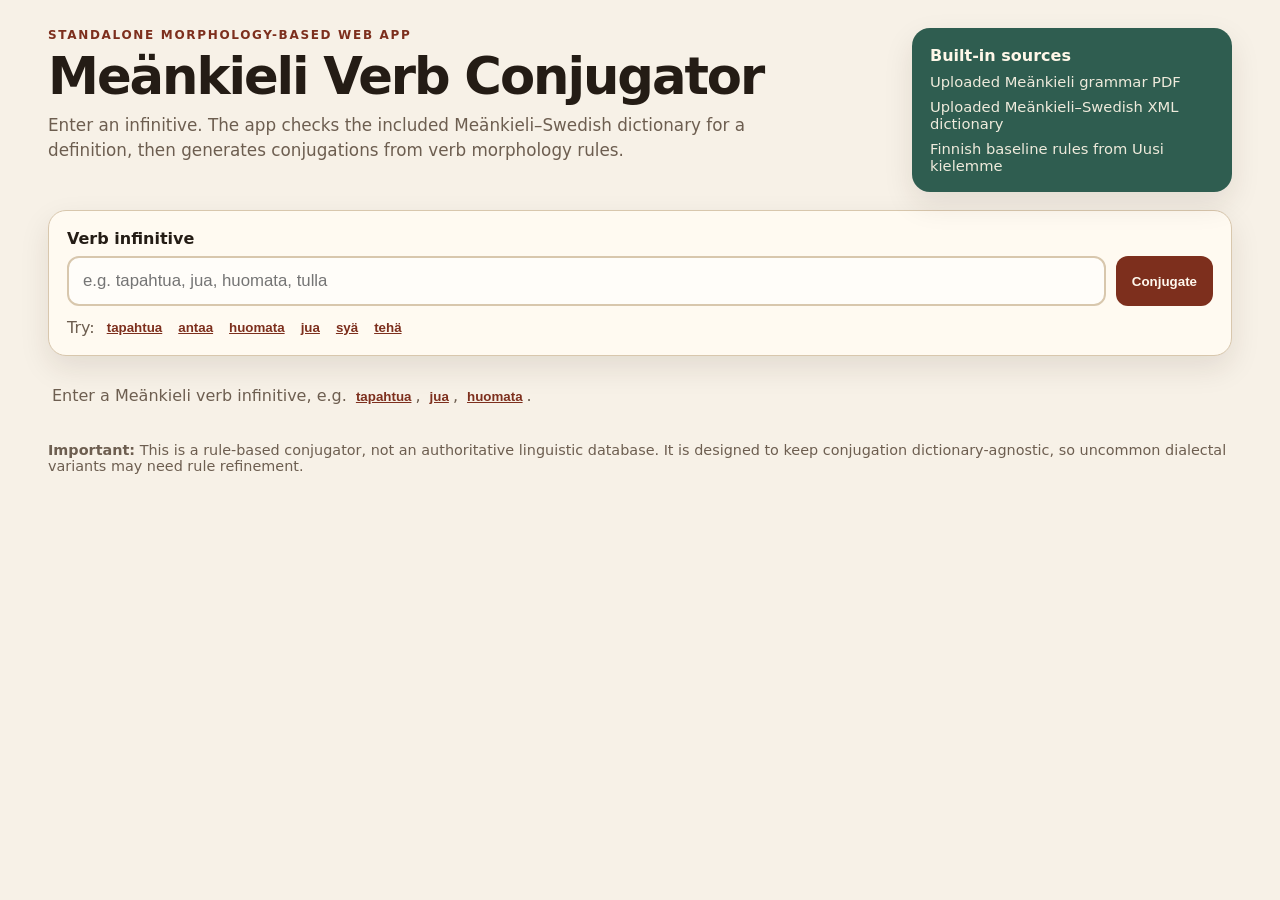
==== index.html @ f031cf04 "initial commit" ====
<!doctype html>
<html lang="en">
<head>
  <meta charset="utf-8">
  <meta name="viewport" content="width=device-width, initial-scale=1">
  <title>Meänkieli Verb Conjugator</title>
  <link rel="stylesheet" href="styles.css">
</head>
<body>
  <main>
    <header class="hero">
      <div>
        <p class="eyebrow">Standalone morphology-based web app</p>
        <h1>Meänkieli Verb Conjugator</h1>
        <p class="lede">Enter an infinitive. The app checks the included Meänkieli–Swedish dictionary for a definition, then generates conjugations from verb morphology rules.</p>
      </div>
      <div class="sourcebox">
        <strong>Built-in sources</strong>
        <span>Uploaded Meänkieli grammar PDF</span>
        <span>Uploaded Meänkieli–Swedish XML dictionary</span>
        <span>Finnish baseline rules from Uusi kielemme</span>
      </div>
    </header>

    <section class="search card">
      <label for="verbInput">Verb infinitive</label>
      <div class="inputrow">
        <input id="verbInput" type="text" inputmode="text" autocomplete="off" spellcheck="false" placeholder="e.g. tapahtua, jua, huomata, tulla">
        <button id="conjugateBtn">Conjugate</button>
      </div>
      <div class="samples">
        Try:
        <button class="linklike" data-sample="tapahtua">tapahtua</button>
        <button class="linklike" data-sample="antaa">antaa</button>
        <button class="linklike" data-sample="huomata">huomata</button>
        <button class="linklike" data-sample="jua">jua</button>
        <button class="linklike" data-sample="syä">syä</button>
        <button class="linklike" data-sample="tehä">tehä</button>
      </div>
    </section>

    <div id="output"></div>

    <footer>
      <p><strong>Important:</strong> This is a rule-based conjugator, not an authoritative linguistic database. It is designed to keep conjugation dictionary-agnostic, so uncommon dialectal variants may need rule refinement.</p>
    </footer>
  </main>
  <script src="dictionary.js"></script>
  <script src="app.js"></script>
</body>
</html>
---- styles.css ----
:root {
  --bg: #f7f1e7;
  --card: #fffaf1;
  --ink: #241c15;
  --muted: #6d5e50;
  --line: #d8c7ad;
  --accent: #7d2f1d;
  --accent-2: #2f5d50;
  --warn: #7a4a00;
  --ok: #1e5d42;
  --shadow: 0 12px 30px rgba(48, 34, 20, 0.10);
}
* { box-sizing: border-box; }
html { background: var(--bg); color: var(--ink); font-family: ui-sans-serif, system-ui, -apple-system, BlinkMacSystemFont, "Segoe UI", sans-serif; }
body { margin: 0; }
main { max-width: 1220px; margin: 0 auto; padding: 28px 18px 48px; }
.hero { display: grid; grid-template-columns: minmax(0, 1fr) 320px; gap: 20px; align-items: stretch; margin-bottom: 18px; }
.hero h1 { font-size: clamp(2rem, 4vw, 4rem); line-height: 0.95; margin: 0 0 12px; letter-spacing: -0.04em; }
.eyebrow { text-transform: uppercase; letter-spacing: 0.14em; font-weight: 800; color: var(--accent); font-size: 0.75rem; margin: 0 0 10px; }
.lede { max-width: 760px; color: var(--muted); font-size: 1.05rem; line-height: 1.5; margin: 0; }
.sourcebox { background: var(--accent-2); color: #fff7e8; border-radius: 18px; padding: 18px; display: flex; flex-direction: column; gap: 8px; box-shadow: var(--shadow); }
.sourcebox strong { font-size: 1rem; }
.sourcebox span { opacity: 0.92; font-size: 0.92rem; }
.card { background: var(--card); border: 1px solid var(--line); border-radius: 18px; box-shadow: var(--shadow); padding: 18px; margin: 16px 0; }
.search label { display: block; font-weight: 800; margin-bottom: 8px; }
.inputrow { display: flex; gap: 10px; }
input { flex: 1; border: 2px solid var(--line); border-radius: 12px; padding: 13px 14px; font-size: 1.05rem; background: #fffdf9; color: var(--ink); }
input:focus { outline: 3px solid rgba(125,47,29,0.18); border-color: var(--accent); }
button { border: 0; border-radius: 12px; background: var(--accent); color: #fff8ee; padding: 12px 16px; font-weight: 800; cursor: pointer; }
button:hover { filter: brightness(1.05); }
.samples { margin-top: 12px; color: var(--muted); display: flex; gap: 8px; align-items: center; flex-wrap: wrap; }
.linklike { background: transparent; color: var(--accent); padding: 2px 4px; border-radius: 6px; text-decoration: underline; }
.empty { color: var(--muted); padding: 14px 4px; }
.status { border-radius: 12px; padding: 12px 14px; margin-bottom: 12px; line-height: 1.45; }
.status.ok { background: rgba(47, 93, 80, .12); color: var(--ok); }
.status.warn { background: rgba(180, 122, 0, .15); color: var(--warn); }
.meta-grid { display: grid; grid-template-columns: repeat(5, minmax(160px, 1fr)); gap: 10px; }
.meta-grid div { border: 1px solid var(--line); border-radius: 12px; padding: 12px; background: rgba(255,255,255,.55); }
.meta-grid span { display: block; color: var(--muted); font-size: 0.75rem; text-transform: uppercase; letter-spacing: .08em; margin-bottom: 5px; }
.meta-grid strong { font-size: 0.95rem; }
.notes { margin-top: 12px; color: var(--muted); }
.notes summary { cursor: pointer; font-weight: 800; color: var(--ink); }
h2 { margin: 0 0 12px; font-size: 1.2rem; }
.table-wrap { overflow: auto; max-height: 68vh; border: 1px solid var(--line); border-radius: 14px; background: #fffdf8; }
.table-wrap.small { max-height: 58vh; }
table { width: 100%; border-collapse: separate; border-spacing: 0; min-width: 980px; }
th, td { padding: 10px 12px; border-bottom: 1px solid var(--line); border-right: 1px solid var(--line); text-align: left; vertical-align: top; font-size: 0.92rem; }
th { position: sticky; top: 0; background: #f0dfc5; z-index: 1; font-size: 0.8rem; text-transform: uppercase; letter-spacing: .07em; }
tr:nth-child(even) td { background: rgba(216,199,173,.16); }
td:first-child, th:first-child { position: sticky; left: 0; background: #fff5e3; z-index: 2; font-weight: 800; min-width: 210px; }
th:first-child { z-index: 3; background: #ead4b5; }
td:last-child, th:last-child { border-right: 0; }
tr:last-child td { border-bottom: 0; }
footer { color: var(--muted); font-size: 0.9rem; margin-top: 22px; }
@media (max-width: 840px) {
  .hero { grid-template-columns: 1fr; }
  .inputrow { flex-direction: column; }
  .meta-grid { grid-template-columns: 1fr; }
  table { min-width: 900px; }
}
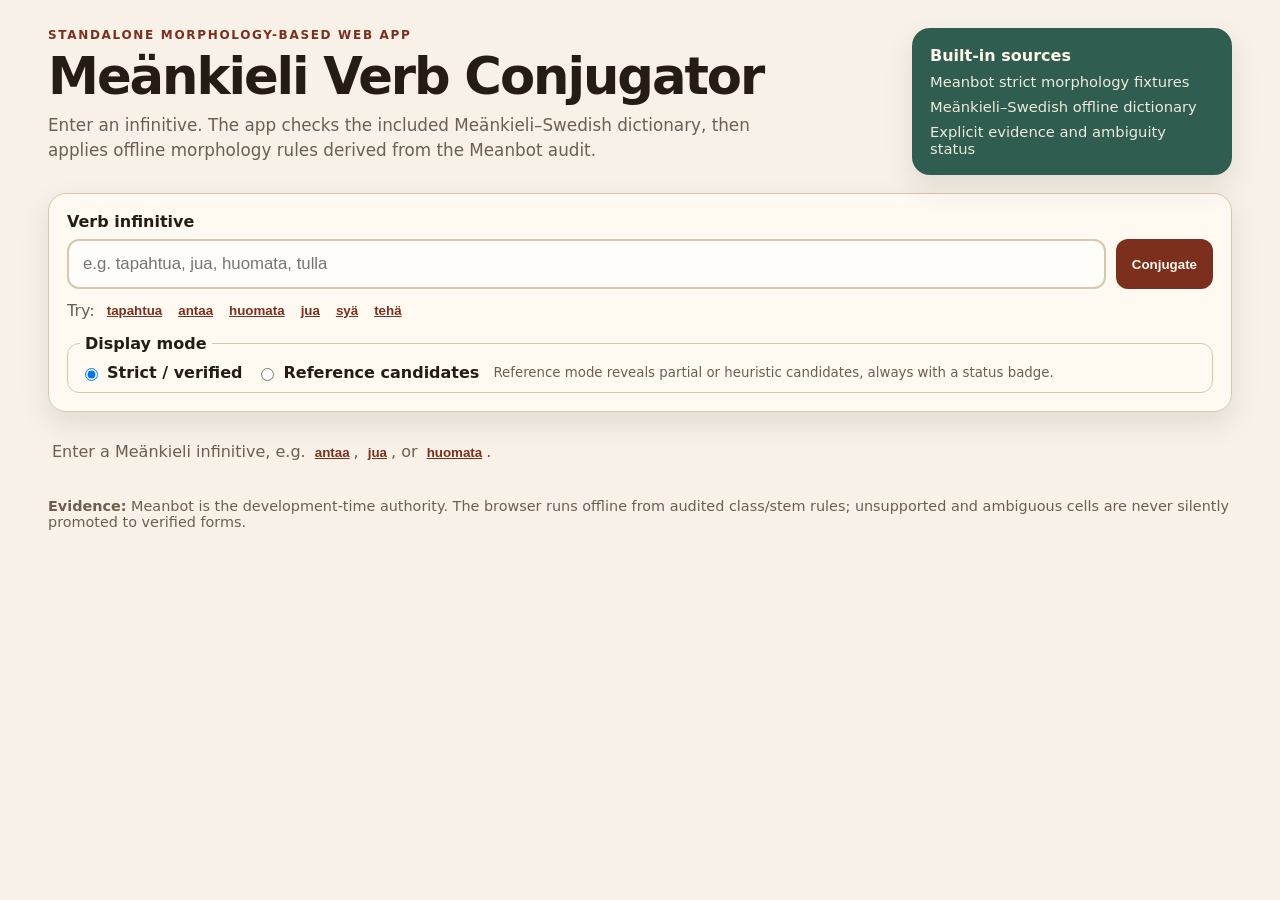
==== commit 3a22d901: "Refactor browser morphology to Meanbot-derived rules" ====
--- a/index.html
+++ b/index.html
@@ -12,13 +12,13 @@
       <div>
         <p class="eyebrow">Standalone morphology-based web app</p>
         <h1>Meänkieli Verb Conjugator</h1>
-        <p class="lede">Enter an infinitive. The app checks the included Meänkieli–Swedish dictionary for a definition, then generates conjugations from verb morphology rules.</p>
+        <p class="lede">Enter an infinitive. The app checks the included Meänkieli–Swedish dictionary, then applies offline morphology rules derived from the Meanbot audit.</p>
       </div>
       <div class="sourcebox">
         <strong>Built-in sources</strong>
-        <span>Uploaded Meänkieli grammar PDF</span>
-        <span>Uploaded Meänkieli–Swedish XML dictionary</span>
-        <span>Finnish baseline rules from Uusi kielemme</span>
+        <span>Meanbot strict morphology fixtures</span>
+        <span>Meänkieli–Swedish offline dictionary</span>
+        <span>Explicit evidence and ambiguity status</span>
       </div>
     </header>
 
@@ -37,15 +37,26 @@
         <button class="linklike" data-sample="syä">syä</button>
         <button class="linklike" data-sample="tehä">tehä</button>
       </div>
+      <fieldset class="display-mode">
+        <legend>Display mode</legend>
+        <label><input type="radio" name="displayMode" value="strict" checked> Strict / verified</label>
+        <label><input type="radio" name="displayMode" value="reference"> Reference candidates</label>
+        <small>Reference mode reveals partial or heuristic candidates, always with a status badge.</small>
+      </fieldset>
     </section>
 
     <div id="output"></div>
 
     <footer>
-      <p><strong>Important:</strong> This is a rule-based conjugator, not an authoritative linguistic database. It is designed to keep conjugation dictionary-agnostic, so uncommon dialectal variants may need rule refinement.</p>
+      <p><strong>Evidence:</strong> Meanbot is the development-time authority. The browser runs offline from audited class/stem rules; unsupported and ambiguous cells are never silently promoted to verified forms.</p>
     </footer>
   </main>
   <script src="dictionary.js"></script>
+  <script src="grammar_rules.js"></script>
+  <script src="validation_metadata.js"></script>
+  <script src="lexicon.js"></script>
+  <script src="morphology.js"></script>
+  <script src="render.js"></script>
   <script src="app.js"></script>
 </body>
 </html>
--- a/styles.css
+++ b/styles.css
@@ -24,11 +24,15 @@
 .card { background: var(--card); border: 1px solid var(--line); border-radius: 18px; box-shadow: var(--shadow); padding: 18px; margin: 16px 0; }
 .search label { display: block; font-weight: 800; margin-bottom: 8px; }
 .inputrow { display: flex; gap: 10px; }
-input { flex: 1; border: 2px solid var(--line); border-radius: 12px; padding: 13px 14px; font-size: 1.05rem; background: #fffdf9; color: var(--ink); }
-input:focus { outline: 3px solid rgba(125,47,29,0.18); border-color: var(--accent); }
+.inputrow input { flex: 1; border: 2px solid var(--line); border-radius: 12px; padding: 13px 14px; font-size: 1.05rem; background: #fffdf9; color: var(--ink); }
+.inputrow input:focus { outline: 3px solid rgba(125,47,29,0.18); border-color: var(--accent); }
 button { border: 0; border-radius: 12px; background: var(--accent); color: #fff8ee; padding: 12px 16px; font-weight: 800; cursor: pointer; }
 button:hover { filter: brightness(1.05); }
 .samples { margin-top: 12px; color: var(--muted); display: flex; gap: 8px; align-items: center; flex-wrap: wrap; }
+.display-mode { margin: 14px 0 0; padding: 10px 12px; border: 1px solid var(--line); border-radius: 12px; display: flex; gap: 14px; align-items: center; flex-wrap: wrap; }
+.display-mode legend { padding: 0 5px; font-weight: 800; }
+.display-mode label { display: inline-flex; align-items: center; gap: 6px; margin: 0; font-weight: 700; }
+.display-mode small { color: var(--muted); }
 .linklike { background: transparent; color: var(--accent); padding: 2px 4px; border-radius: 6px; text-decoration: underline; }
 .empty { color: var(--muted); padding: 14px 4px; }
 .status { border-radius: 12px; padding: 12px 14px; margin-bottom: 12px; line-height: 1.45; }
@@ -51,6 +55,17 @@
 th:first-child { z-index: 3; background: #ead4b5; }
 td:last-child, th:last-child { border-right: 0; }
 tr:last-child td { border-bottom: 0; }
+.cell-result { display: flex; min-width: 112px; flex-direction: column; gap: 6px; }
+.cell-forms { font-weight: 650; overflow-wrap: anywhere; }
+.cell-badge { align-self: flex-start; border-radius: 999px; padding: 2px 7px; font-size: 0.66rem; font-weight: 850; letter-spacing: .04em; text-transform: uppercase; white-space: nowrap; }
+.badge-verified, .badge-supported_variant { color: #14533a; background: #d8eee4; }
+.badge-derived { color: #23526a; background: #dcebf2; }
+.badge-partial { color: #745000; background: #f4e5b9; }
+.badge-ambiguous { color: #673a78; background: #eadcf0; }
+.badge-heuristic { color: #7a3d00; background: #f5dcc5; }
+.badge-unsupported { color: #6d5e50; background: #e8dfd4; }
+.cell-status-unsupported .cell-forms, .cell-status-partial .cell-forms { color: var(--muted); }
+.evidence-note { color: var(--muted); font-size: .78rem; min-width: 140px; }
 footer { color: var(--muted); font-size: 0.9rem; margin-top: 22px; }
 @media (max-width: 840px) {
   .hero { grid-template-columns: 1fr; }
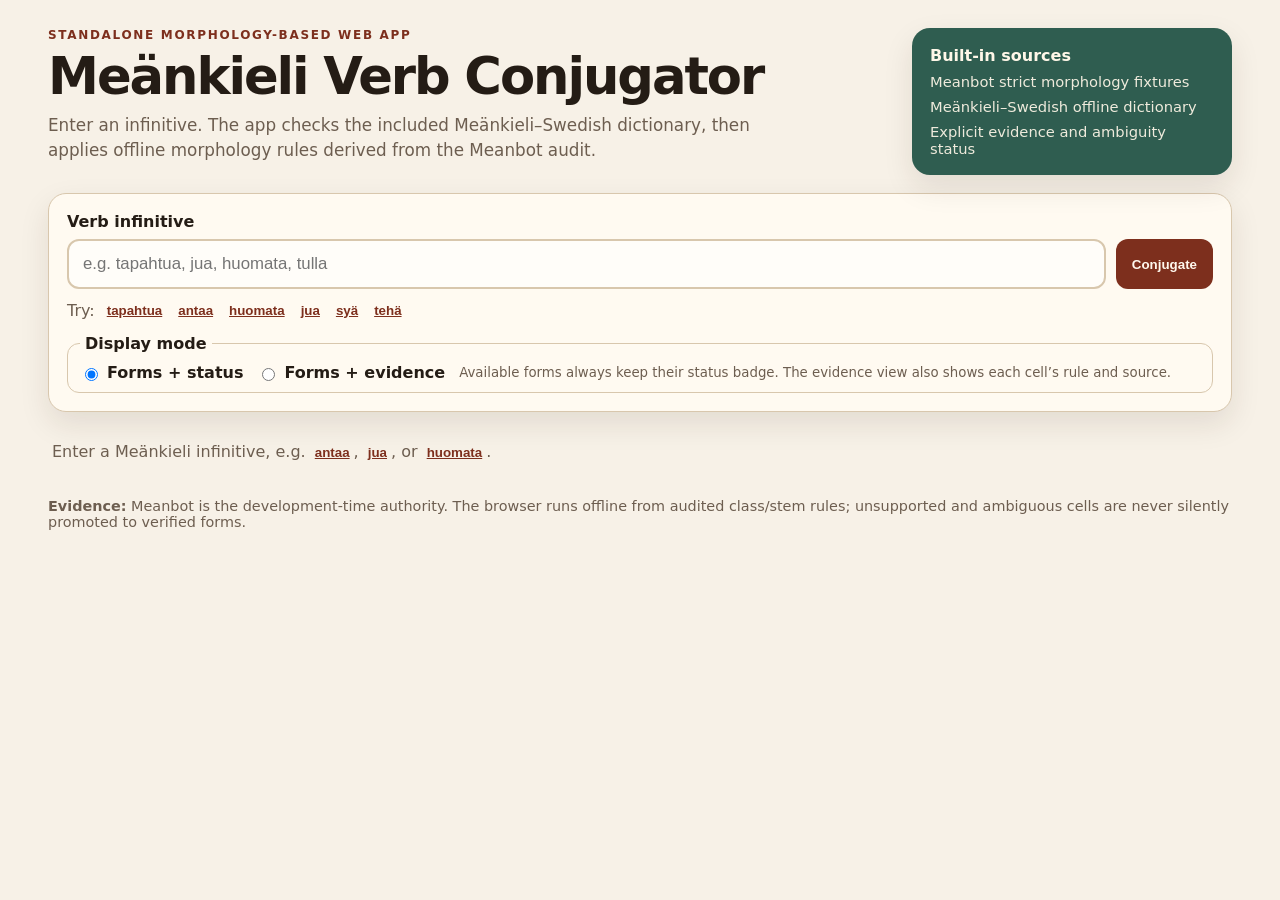
==== commit d466093e: "Show available form candidates with separate evidence badges" ====
--- a/index.html
+++ b/index.html
@@ -4,6 +4,7 @@
   <meta charset="utf-8">
   <meta name="viewport" content="width=device-width, initial-scale=1">
   <title>Meänkieli Verb Conjugator</title>
+  <link rel="icon" href="data:,">
   <link rel="stylesheet" href="styles.css">
 </head>
 <body>
@@ -39,9 +40,9 @@
       </div>
       <fieldset class="display-mode">
         <legend>Display mode</legend>
-        <label><input type="radio" name="displayMode" value="strict" checked> Strict / verified</label>
-        <label><input type="radio" name="displayMode" value="reference"> Reference candidates</label>
-        <small>Reference mode reveals partial or heuristic candidates, always with a status badge.</small>
+        <label><input type="radio" name="displayMode" value="strict" checked> Forms + status</label>
+        <label><input type="radio" name="displayMode" value="reference"> Forms + evidence</label>
+        <small>Available forms always keep their status badge. The evidence view also shows each cell’s rule and source.</small>
       </fieldset>
     </section>
 
--- a/styles.css
+++ b/styles.css
@@ -57,6 +57,7 @@
 tr:last-child td { border-bottom: 0; }
 .cell-result { display: flex; min-width: 112px; flex-direction: column; gap: 6px; }
 .cell-forms { font-weight: 650; overflow-wrap: anywhere; }
+.cell-evidence { color: var(--muted); font-size: .75rem; overflow-wrap: anywhere; }
 .cell-badge { align-self: flex-start; border-radius: 999px; padding: 2px 7px; font-size: 0.66rem; font-weight: 850; letter-spacing: .04em; text-transform: uppercase; white-space: nowrap; }
 .badge-verified, .badge-supported_variant { color: #14533a; background: #d8eee4; }
 .badge-derived { color: #23526a; background: #dcebf2; }
